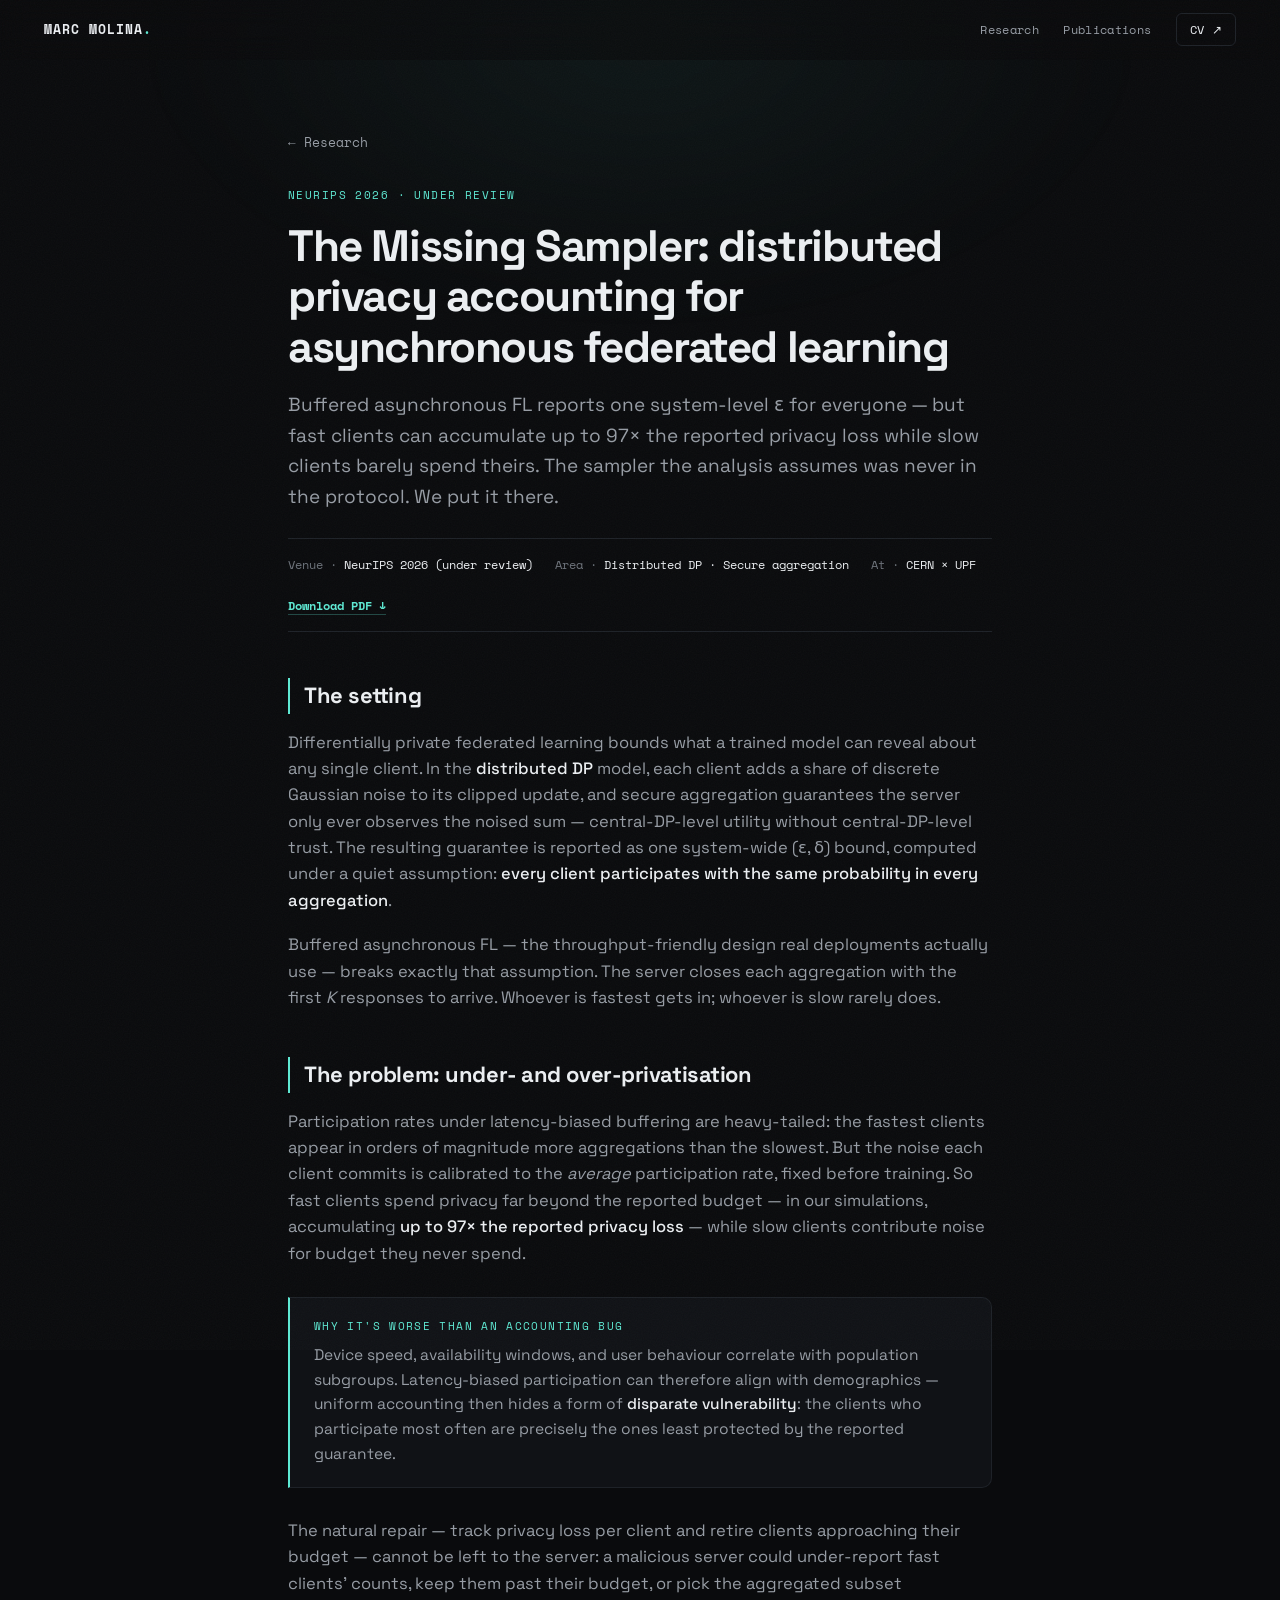
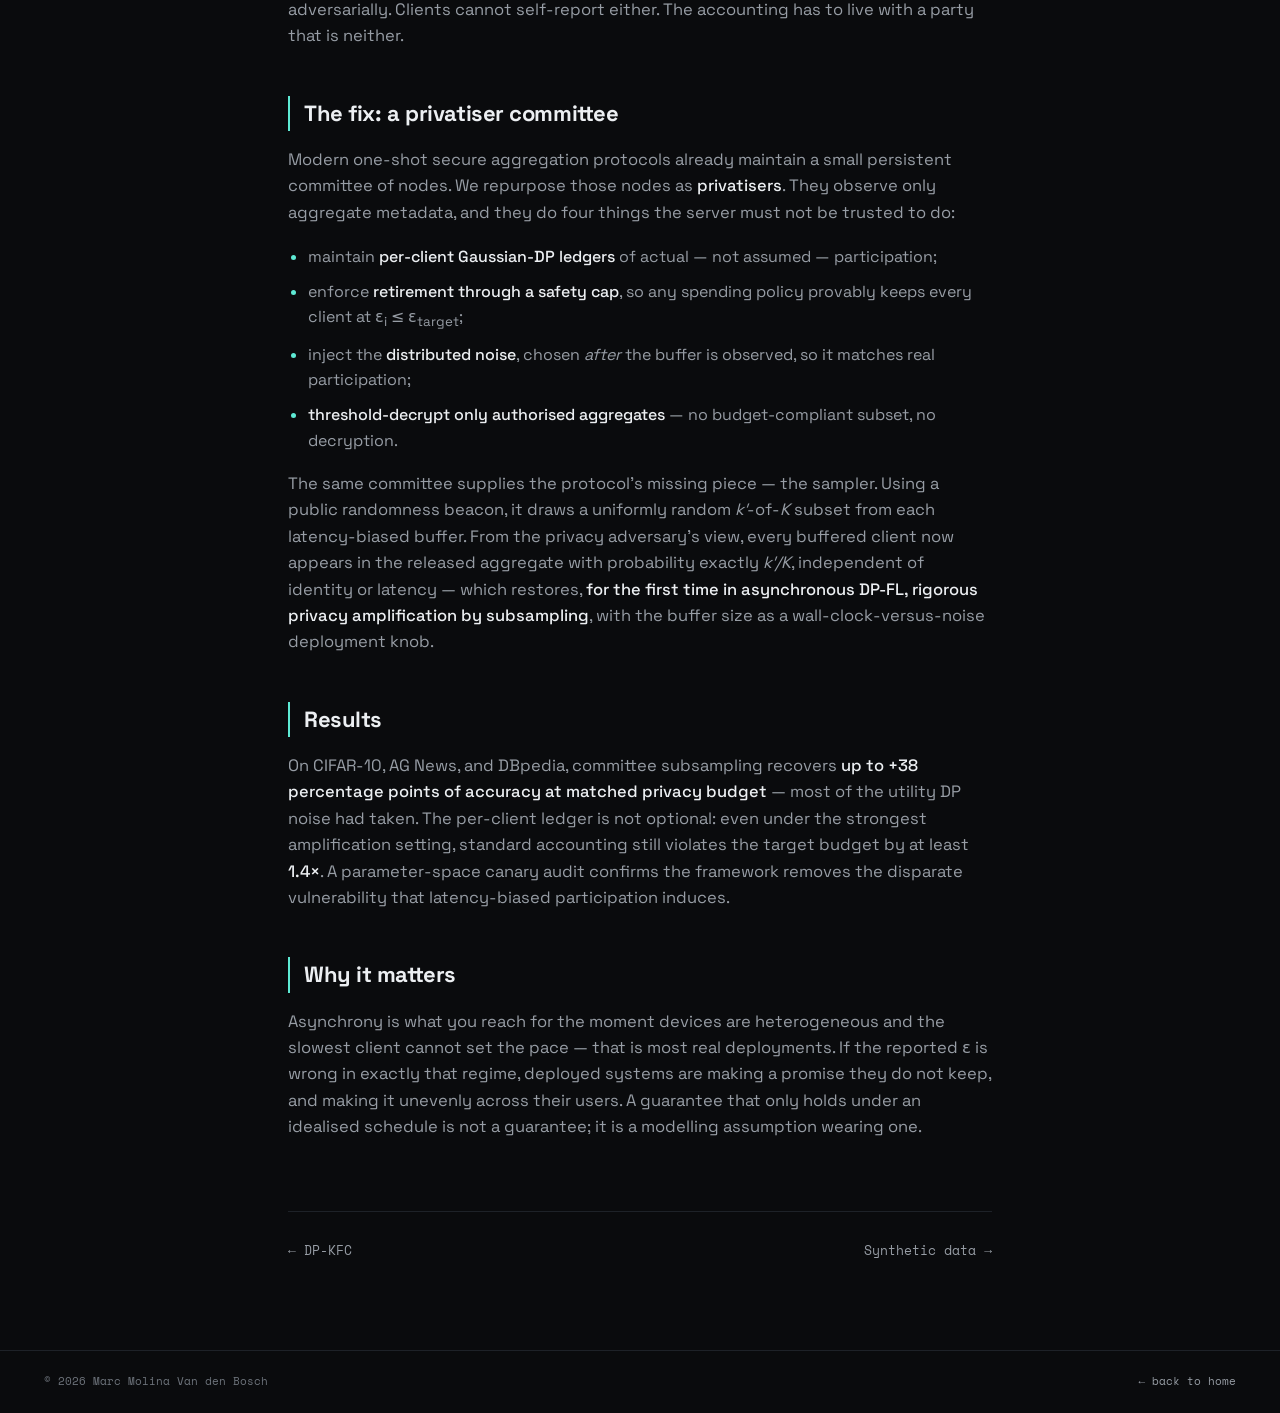
==== research/async-distributed-dp.html @ 790215fb "personal website" ====
<!DOCTYPE html>
<html lang="en">
<head>
<meta charset="utf-8">
<meta name="viewport" content="width=device-width, initial-scale=1">
<title>The Missing Sampler — Marc Molina Van den Bosch</title>
<meta name="description" content="The Missing Sampler: Distributed Privacy Accounting for Asynchronous Federated Learning. Buffered async FL lets fast clients accumulate up to 97× the reported privacy loss — a privatiser committee restores per-client accounting and subsampling amplification.">
<meta name="theme-color" content="#0a0b0d">
<link rel="icon" href="data:image/svg+xml,%3Csvg xmlns='http://www.w3.org/2000/svg' viewBox='0 0 100 100'%3E%3Crect width='100' height='100' rx='20' fill='%230a0b0d'/%3E%3Ctext x='50' y='68' font-size='58' font-family='monospace' font-weight='bold' fill='%235eead4' text-anchor='middle'%3Eε%3C/text%3E%3C/svg%3E">
<link rel="preload" href="../assets/fonts/space-grotesk-700.woff2" as="font" type="font/woff2" crossorigin>
<link rel="preload" href="../assets/fonts/space-mono-400.woff2" as="font" type="font/woff2" crossorigin>
<link rel="stylesheet" href="../assets/css/style.css">
</head>
<body>

<nav class="nav">
  <div class="nav__inner">
    <a class="nav__logo" href="../index.html">MARC MOLINA<span>.</span></a>
    <div class="nav__links">
      <a href="../index.html#research">Research</a>
      <a href="../index.html#publications">Publications</a>
      <a class="nav__cv" href="../assets/marc-molina-cv.pdf" target="_blank" rel="noopener">CV ↗</a>
    </div>
  </div>
</nav>

<article class="article wrap">
  <a class="article__back" href="../index.html#research">← Research</a>

  <div class="article__tag">NeurIPS 2026 · under review</div>
  <h1 class="article__title">The Missing Sampler: distributed privacy accounting for asynchronous federated learning</h1>
  <p class="article__lede">
    Buffered asynchronous FL reports one system-level ε for everyone — but fast clients can
    accumulate up to 97× the reported privacy loss while slow clients barely spend theirs.
    The sampler the analysis assumes was never in the protocol. We put it there.
  </p>

  <div class="article__meta">
    <span>Venue · <b>NeurIPS 2026 (under review)</b></span>
    <span>Area · <b>Distributed DP · Secure aggregation</b></span>
    <span>At · <b>CERN × UPF</b></span>
    <span><a href="../assets/papers/the-missing-sampler.pdf" target="_blank" rel="noopener">Download PDF ↓</a></span>
  </div>

  <div class="prose">
    <h2>The setting</h2>
    <p>
      Differentially private federated learning bounds what a trained model can reveal about any
      single client. In the <strong>distributed DP</strong> model, each client adds a share of
      discrete Gaussian noise to its clipped update, and secure aggregation guarantees the server
      only ever observes the noised sum — central-DP-level utility without central-DP-level trust.
      The resulting guarantee is reported as one system-wide (ε, δ) bound, computed under a
      quiet assumption: <strong>every client participates with the same probability in every
      aggregation</strong>.
    </p>
    <p>
      Buffered asynchronous FL — the throughput-friendly design real deployments actually use —
      breaks exactly that assumption. The server closes each aggregation with the first
      <em>K</em> responses to arrive. Whoever is fastest gets in; whoever is slow rarely does.
    </p>

    <h2>The problem: under- and over-privatisation</h2>
    <p>
      Participation rates under latency-biased buffering are heavy-tailed: the fastest clients
      appear in orders of magnitude more aggregations than the slowest. But the noise each client
      commits is calibrated to the <em>average</em> participation rate, fixed before training.
      So fast clients spend privacy far beyond the reported budget — in our simulations,
      accumulating <strong>up to 97× the reported privacy loss</strong> — while slow clients
      contribute noise for budget they never spend.
    </p>

    <div class="callout">
      <div class="callout__label">Why it's worse than an accounting bug</div>
      <p>
        Device speed, availability windows, and user behaviour correlate with population
        subgroups. Latency-biased participation can therefore align with demographics — uniform
        accounting then hides a form of <strong>disparate vulnerability</strong>: the clients who
        participate most often are precisely the ones least protected by the reported guarantee.
      </p>
    </div>

    <p>
      The natural repair — track privacy loss per client and retire clients approaching their
      budget — cannot be left to the server: a malicious server could under-report fast clients'
      counts, keep them past their budget, or pick the aggregated subset adversarially. Clients
      cannot self-report either. The accounting has to live with a party that is neither.
    </p>

    <h2>The fix: a privatiser committee</h2>
    <p>
      Modern one-shot secure aggregation protocols already maintain a small persistent committee
      of nodes. We repurpose those nodes as <strong>privatisers</strong>. They observe only
      aggregate metadata, and they do four things the server must not be trusted to do:
    </p>
    <ul>
      <li>maintain <strong>per-client Gaussian-DP ledgers</strong> of actual — not assumed — participation;</li>
      <li>enforce <strong>retirement through a safety cap</strong>, so any spending policy provably keeps every client at ε<sub>i</sub> ≤ ε<sub>target</sub>;</li>
      <li>inject the <strong>distributed noise</strong>, chosen <em>after</em> the buffer is observed, so it matches real participation;</li>
      <li><strong>threshold-decrypt only authorised aggregates</strong> — no budget-compliant subset, no decryption.</li>
    </ul>
    <p>
      The same committee supplies the protocol's missing piece — the sampler. Using a public
      randomness beacon, it draws a uniformly random <em>k′</em>-of-<em>K</em> subset from each
      latency-biased buffer. From the privacy adversary's view, every buffered client now appears
      in the released aggregate with probability exactly <em>k′/K</em>, independent of identity
      or latency — which restores, <strong>for the first time in asynchronous DP-FL, rigorous
      privacy amplification by subsampling</strong>, with the buffer size as a wall-clock-versus-noise
      deployment knob.
    </p>

    <h2>Results</h2>
    <p>
      On CIFAR-10, AG News, and DBpedia, committee subsampling recovers
      <strong>up to +38 percentage points of accuracy at matched privacy budget</strong> —
      most of the utility DP noise had taken. The per-client ledger is not optional: even under
      the strongest amplification setting, standard accounting still violates the target budget
      by at least <strong>1.4×</strong>. A parameter-space canary audit confirms the framework
      removes the disparate vulnerability that latency-biased participation induces.
    </p>

    <h2>Why it matters</h2>
    <p>
      Asynchrony is what you reach for the moment devices are heterogeneous and the slowest
      client cannot set the pace — that is most real deployments. If the reported ε is wrong in
      exactly that regime, deployed systems are making a promise they do not keep, and making it
      unevenly across their users. A guarantee that only holds under an idealised schedule is not
      a guarantee; it is a modelling assumption wearing one.
    </p>
  </div>

  <div class="article__nav">
    <a href="dp-kfc.html">← DP-KFC</a>
    <a href="synthetic-data.html">Synthetic data →</a>
  </div>
</article>

<footer class="foot">
  <div class="foot__inner">
    <span>© 2026 Marc Molina Van den Bosch</span>
    <span><a href="../index.html">← back to home</a></span>
  </div>
</footer>

<script src="../assets/js/main.js"></script>
</body>
</html>
---- assets/css/style.css ----
/* ============================================================
   Marc Molina Van den Bosch — personal site (dashboard layout)
   Palette: signal emerging from noise.
   Semantics: teal = research, blue = built/shipped, gold = award
   Type: Space Grotesk (display/body) + Space Mono (data) — self-hosted, OFL.
   ============================================================ */

@font-face {
  font-family: 'Space Grotesk';
  font-style: normal; font-weight: 400; font-display: swap;
  src: url('../fonts/space-grotesk-400.woff2') format('woff2');
}
@font-face {
  font-family: 'Space Grotesk';
  font-style: normal; font-weight: 500; font-display: swap;
  src: url('../fonts/space-grotesk-500.woff2') format('woff2');
}
@font-face {
  font-family: 'Space Grotesk';
  font-style: normal; font-weight: 700; font-display: swap;
  src: url('../fonts/space-grotesk-700.woff2') format('woff2');
}
@font-face {
  font-family: 'Space Mono';
  font-style: normal; font-weight: 400; font-display: swap;
  src: url('../fonts/space-mono-400.woff2') format('woff2');
}
@font-face {
  font-family: 'Space Mono';
  font-style: normal; font-weight: 700; font-display: swap;
  src: url('../fonts/space-mono-700.woff2') format('woff2');
}

:root {
  --bg:        #0a0b0d;
  --bg-elev:   #101216;
  --bg-elev-2: #14171c;
  --line:      #1e2228;
  --line-soft: #171a1f;
  --text:      #eceff2;
  --muted:     #979da5;
  --muted-dim: #6d737b;
  --accent:    #5eead4;
  --accent-2:  #7cc4fa;
  --gold:      #e6c078;
  --accent-dim: rgba(94, 234, 212, 0.10);
  --accent-line: rgba(94, 234, 212, 0.28);

  --mono: 'Space Mono', ui-monospace, SFMono-Regular, 'SF Mono', Menlo, monospace;
  --sans: 'Space Grotesk', -apple-system, BlinkMacSystemFont, 'Segoe UI', system-ui, sans-serif;

  --maxw: 1080px;        /* article pages */
  --maxw-board: 1240px;  /* dashboard */
  --ease: cubic-bezier(0.16, 1, 0.3, 1);
}

*, *::before, *::after { box-sizing: border-box; }

html {
  scroll-behavior: smooth;
  -webkit-text-size-adjust: 100%;
  scrollbar-width: thin;
  scrollbar-color: #262b33 var(--bg);
}

body {
  margin: 0;
  background: var(--bg);
  color: var(--text);
  font-family: var(--sans);
  font-size: 15.5px;
  line-height: 1.6;
  -webkit-font-smoothing: antialiased;
  -moz-osx-font-smoothing: grayscale;
  overflow-x: hidden;
}

/* ---- Film grain overlay ---- */
body::after {
  content: '';
  position: fixed;
  inset: -50%;
  pointer-events: none;
  z-index: 9999;
  opacity: 0.035;
  background-image: url("data:image/svg+xml,%3Csvg xmlns='http://www.w3.org/2000/svg' width='200' height='200'%3E%3Cfilter id='n'%3E%3CfeTurbulence type='fractalNoise' baseFrequency='0.85' numOctaves='3' stitchTiles='stitch'/%3E%3C/filter%3E%3Crect width='200' height='200' filter='url(%23n)'/%3E%3C/svg%3E");
  animation: grain 8s steps(6) infinite;
}
@keyframes grain {
  0%,100% { transform: translate(0,0); }
  17% { transform: translate(-3%, -2%); }
  33% { transform: translate(2%, -4%); }
  50% { transform: translate(-2%, 3%); }
  67% { transform: translate(3%, 1%); }
  83% { transform: translate(-1%, -3%); }
}

/* ---- Ambient glow ---- */
body::before {
  content: '';
  position: fixed;
  top: -30vh; left: 50%;
  width: 90vw; height: 70vh;
  transform: translateX(-50%);
  pointer-events: none;
  z-index: 0;
  background: radial-gradient(ellipse at center, rgba(94,234,212,0.055), transparent 62%);
  filter: blur(30px);
}

a { color: inherit; }

::selection { background: var(--accent); color: #06231f; }

::-webkit-scrollbar { width: 10px; }
::-webkit-scrollbar-track { background: var(--bg); }
::-webkit-scrollbar-thumb { background: #22272e; border-radius: 6px; border: 2px solid var(--bg); }
::-webkit-scrollbar-thumb:hover { background: #2e3640; }

/* ============================================================
   Layout containers
   ============================================================ */
.wrap {                       /* article pages */
  width: 100%;
  max-width: var(--maxw);
  margin: 0 auto;
  padding: 0 28px;
  position: relative;
  z-index: 1;
}

.board-wrap {                 /* dashboard */
  width: 100%;
  max-width: var(--maxw-board);
  margin: 0 auto;
  padding: 0 24px 26px;
  position: relative;
  z-index: 1;
}

/* ============================================================
   Nav
   ============================================================ */
.nav {
  position: fixed;
  top: 0; left: 0; right: 0;
  z-index: 100;
  backdrop-filter: blur(14px);
  -webkit-backdrop-filter: blur(14px);
  background: rgba(10, 11, 13, 0.6);
  border-bottom: 1px solid transparent;
  transition: border-color .4s var(--ease), background .4s var(--ease);
}
.nav.scrolled {
  border-bottom-color: var(--line);
  background: rgba(10, 11, 13, 0.86);
}
.nav__inner {
  max-width: var(--maxw-board);
  margin: 0 auto;
  padding: 13px 24px;
  display: flex;
  align-items: center;
  justify-content: space-between;
  gap: 20px;
}
.nav__logo {
  font-family: var(--mono);
  font-size: 13px;
  letter-spacing: 0.08em;
  text-decoration: none;
  color: var(--text);
  font-weight: 600;
  white-space: nowrap;
}
.nav__logo span { color: var(--accent); }
.nav__links {
  display: flex;
  gap: 24px;
  align-items: center;
}
.nav__links a {
  font-family: var(--mono);
  font-size: 12px;
  color: var(--muted);
  text-decoration: none;
  letter-spacing: 0.03em;
  transition: color .25s var(--ease);
  position: relative;
}
.nav__links a::after {
  content: '';
  position: absolute;
  left: 0; bottom: -5px;
  width: 0; height: 1px;
  background: var(--accent);
  transition: width .3s var(--ease);
}
.nav__links a:hover { color: var(--text); }
.nav__links a:hover::after { width: 100%; }
.nav__cv {
  border: 1px solid var(--line);
  padding: 6px 13px;
  border-radius: 6px;
  color: var(--text) !important;
}
.nav__cv:hover {
  border-color: var(--accent-line);
  background: var(--accent-dim);
}
.nav__cv::after { display: none !important; }

@media (max-width: 720px) {
  .nav__links a:not(.nav__cv) { display: none; }
}

/* ============================================================
   Hero band — compact
   ============================================================ */
.hero {
  position: relative;
  padding: 96px 0 24px;
  display: flex;
  flex-direction: column;
  gap: 16px;
}
/* Faint sampling grid behind the point cloud */
.hero::before {
  content: '';
  position: absolute;
  inset: 70px 0 0 0;
  background-image: radial-gradient(rgba(94, 234, 212, 0.05) 1px, transparent 1.4px);
  background-size: 26px 26px;
  -webkit-mask-image: radial-gradient(ellipse 75% 80% at 45% 45%, black, transparent 80%);
  mask-image: radial-gradient(ellipse 75% 80% at 45% 45%, black, transparent 80%);
  pointer-events: none;
  z-index: -1;
}

/* The name renders as real text until the canvas proves it can take over. */
.hero__title {
  font-size: clamp(32px, 6.6vw, 84px);
  font-weight: 700;
  line-height: 1.02;
  letter-spacing: -0.04em;
  text-transform: uppercase;
  margin: 0;
  color: var(--accent);
  opacity: 0;
  animation: fadeUp .8s var(--ease) .4s forwards;
}

.hero__canvas-wrap {
  position: relative;
  width: 100%;
  display: none;            /* revealed by JS once the cloud is built */
  align-items: stretch;
  gap: clamp(12px, 1.6vw, 24px);
}
.hero.canvas-on .hero__canvas-wrap { display: flex; }
#nameCanvas {
  display: block;
  flex: 1;
  min-width: 0;
  width: auto;
  height: auto;
  cursor: crosshair;
  background: radial-gradient(58% 72% at 50% 46%, rgba(94, 234, 212, 0.05), transparent 72%);
}
.hero.canvas-on .hero__title {
  position: absolute;
  width: 1px; height: 1px;
  padding: 0; margin: -1px;
  overflow: hidden;
  clip: rect(0,0,0,0);
  white-space: nowrap;
  border: 0;
  animation: none;
}

.hero__id {
  display: flex;
  align-items: baseline;
  justify-content: space-between;
  gap: 10px 28px;
  flex-wrap: wrap;
}
.hero__role {
  font-size: 16.5px;
  color: var(--text);
  font-weight: 400;
  margin: 0;
  opacity: 0;
  animation: fadeUp .8s var(--ease) 1.5s forwards;
}
.hero__role strong { font-weight: 600; }
.hero__affil {
  font-family: var(--mono);
  font-size: 12.5px;
  color: var(--muted);
  margin: 0;
  opacity: 0;
  animation: fadeUp .8s var(--ease) 1.65s forwards;
}
.hero__affil a { color: var(--muted); text-decoration: none; border-bottom: 1px solid var(--line); }
.hero__affil a:hover { color: var(--accent); border-color: var(--accent-line); }

@keyframes fadeUp {
  from { opacity: 0; transform: translateY(14px); }
  to   { opacity: 1; transform: translateY(0); }
}

/* ---- The epsilon control — vertical dial, left of the name ----
   Drag DOWN to raise epsilon and resolve the name. t=0 (noise) at the top,
   t=1 (crisp) at the bottom, so the fill grows downward as signal returns. */
.eps {
  flex: 0 0 auto;
  display: flex;
  flex-direction: column;
  align-items: center;
  justify-content: center;
  gap: 10px;
  padding: 2px 0;
  touch-action: none;       /* let us own vertical drag, not the page scroll */
  outline: none;
  opacity: 0;
  animation: fadeUp .8s var(--ease) 2s forwards;
}
.eps__val {
  font-family: var(--mono);
  font-size: 10.5px;
  color: var(--accent);
  font-weight: 600;
  font-variant-numeric: tabular-nums;
  white-space: nowrap;
  writing-mode: vertical-rl;
  text-orientation: mixed;
  letter-spacing: 0.05em;
}
.eps__track {
  position: relative;
  flex: 1;
  width: 3px;
  min-height: 70px;         /* stay draggable even when the name is short */
  border-radius: 3px;
  background: rgba(255, 255, 255, 0.15);
  cursor: pointer;
}
.eps__fill {
  position: absolute;
  top: 0; left: 0; right: 0;
  height: var(--pct, 50%);
  background: var(--accent);
  border-radius: 3px;
}
.eps__thumb {
  position: absolute;
  left: 50%;
  top: var(--pct, 50%);
  width: 14px; height: 14px;
  border-radius: 50%;
  background: var(--accent);
  border: 3px solid var(--bg);
  box-shadow: 0 0 0 1px var(--accent), 0 0 14px rgba(94, 234, 212, 0.5);
  transform: translate(-50%, -50%);
  cursor: grab;
  transition: box-shadow .2s var(--ease);
}
.eps.dragging .eps__thumb,
.eps__thumb:active { cursor: grabbing; box-shadow: 0 0 0 1px var(--accent), 0 0 20px rgba(94, 234, 212, 0.75); }
.eps:focus-visible .eps__thumb { box-shadow: 0 0 0 2px var(--accent), 0 0 20px rgba(94, 234, 212, 0.7); }

/* The rotated readout would eat the whole column when the name is short. */
@media (max-width: 900px) {
  .eps__val { display: none; }
}

/* ============================================================
   Board grid
   ============================================================ */
.board {
  display: grid;
  grid-template-columns: repeat(12, 1fr);
  gap: 14px;
  align-items: stretch;
}
.span-3 { grid-column: span 3; }
.span-4 { grid-column: span 4; }
.span-5 { grid-column: span 5; }
.span-7 { grid-column: span 7; }

.stack {
  display: flex;
  flex-direction: column;
  gap: 14px;
}
.stack > .panel { flex: 1; }

@media (max-width: 1080px) {
  .span-3, .span-4, .span-5, .span-7 { grid-column: span 6; }
}
@media (max-width: 760px) {
  .span-3, .span-4, .span-5, .span-7 { grid-column: span 12; }
}

.panel {
  border: 1px solid var(--line);
  border-radius: 14px;
  background: linear-gradient(180deg, var(--bg-elev), rgba(16, 18, 22, 0.35));
  padding: 20px 22px;
  min-width: 0;
}
.panel__label {
  font-family: var(--mono);
  font-size: 10px;
  letter-spacing: 0.16em;
  text-transform: uppercase;
  color: var(--accent);
  margin-bottom: 14px;
  display: flex;
  align-items: center;
  gap: 8px;
}
.panel__label::before {
  content: '';
  width: 5px; height: 5px;
  border-radius: 50%;
  background: var(--accent);
  opacity: 0.7;
}
.panel__label--build { color: var(--accent-2); }
.panel__label--build::before { background: var(--accent-2); }

.panel__text {
  color: var(--muted);
  font-size: 13.5px;
  line-height: 1.6;
  margin: 0 0 12px;
}
.panel__text strong { color: var(--text); font-weight: 500; }
.panel__text a { color: var(--accent); text-decoration: none; border-bottom: 1px solid var(--accent-line); }
.panel__text a:hover { background: var(--accent-dim); }

/* ============================================================
   Facts
   ============================================================ */
.facts { border-top: 1px solid var(--line); margin-top: 14px; }
.fact {
  display: flex;
  justify-content: space-between;
  gap: 14px;
  padding: 9px 0;
  border-bottom: 1px solid var(--line-soft);
  font-family: var(--mono);
  font-size: 11.5px;
}
.fact__k { color: var(--muted-dim); letter-spacing: .04em; }
.fact__v { color: var(--text); text-align: right; }
.fact__v a { color: var(--accent); text-decoration: none; }
.fact__v a:hover { text-decoration: underline; }

/* ============================================================
   Research cards — stacked compact
   ============================================================ */
.cards--stack {
  display: flex;
  flex-direction: column;
  gap: 12px;
}
.card {
  position: relative;
  display: flex;
  flex-direction: column;
  border: 1px solid var(--line);
  border-radius: 11px;
  padding: 15px 16px 11px;
  background: rgba(20, 23, 28, 0.5);
  text-decoration: none;
  color: inherit;
  overflow: hidden;
  transition: border-color .35s var(--ease), transform .35s var(--ease);
}
.card::before {
  content: '';
  position: absolute;
  inset: 0;
  background: radial-gradient(320px circle at var(--mx,50%) var(--my,0%), rgba(94,234,212,0.07), transparent 45%);
  opacity: 0;
  transition: opacity .35s var(--ease);
  pointer-events: none;
}
.card:hover { border-color: var(--accent-line); transform: translateY(-2px); }
.card:hover::before { opacity: 1; }

.card__tag {
  font-family: var(--mono);
  font-size: 9.5px;
  letter-spacing: 0.11em;
  text-transform: uppercase;
  color: var(--accent);
  background: var(--accent-dim);
  border: 1px solid var(--accent-line);
  padding: 3px 8px;
  border-radius: 20px;
  align-self: flex-start;
  margin-bottom: 10px;
}
.card__tag--build {
  color: var(--accent-2);
  border-color: rgba(124, 196, 250, 0.3);
  background: rgba(124, 196, 250, 0.08);
}
.card__title {
  font-size: 14.5px;
  font-weight: 600;
  margin: 0 0 6px;
  letter-spacing: -0.01em;
  line-height: 1.35;
}
.card__desc {
  color: var(--muted);
  font-size: 12.5px;
  margin: 0 0 12px;
  flex: 1;
  line-height: 1.55;
}
.card__foot {
  display: flex;
  align-items: center;
  justify-content: space-between;
  gap: 12px;
  font-family: var(--mono);
  font-size: 10px;
  color: var(--muted-dim);
  padding-top: 10px;
  border-top: 1px solid var(--line-soft);
}
.card__arrow {
  color: var(--accent);
  transition: transform .3s var(--ease);
  display: inline-block;
}
.card:hover .card__arrow { transform: translateX(4px); }

/* ============================================================
   Publications — scrollable panel
   ============================================================ */
.pubscroll {
  overflow-y: auto;
  max-height: 480px;
  padding-right: 8px;
  scrollbar-width: thin;
  scrollbar-color: #262b33 transparent;
}
.pubscroll::-webkit-scrollbar { width: 7px; }
.pubscroll::-webkit-scrollbar-track { background: transparent; }
.pubscroll::-webkit-scrollbar-thumb { background: #22272e; border-radius: 5px; }
.pubscroll::-webkit-scrollbar-thumb:hover { background: #2e3640; }

.pubs { border-top: 1px solid var(--line); }
.pub {
  display: grid;
  grid-template-columns: 48px 1fr auto;
  gap: 14px;
  align-items: start;
  padding: 13px 6px;
  border-bottom: 1px solid var(--line-soft);
  transition: background .3s var(--ease), padding-left .3s var(--ease);
  position: relative;
}
.pub:hover { background: rgba(255,255,255,0.014); padding-left: 12px; }
.pub::before {
  content: '';
  position: absolute;
  left: 0;
  top: 13px;
  bottom: 13px;
  width: 2px;
  border-radius: 2px;
  background: var(--accent);
  transform: scaleY(0);
  transform-origin: top;
  transition: transform .3s var(--ease);
}
.pub:hover::before { transform: scaleY(1); }
.pub__year {
  font-family: var(--mono);
  font-size: 11px;
  color: var(--muted-dim);
  padding-top: 2px;
  font-variant-numeric: tabular-nums;
}
.pub__title {
  font-size: 13px;
  color: var(--text);
  margin: 0 0 3px;
  font-weight: 450;
  line-height: 1.45;
}
.pub__note { font-size: 11.5px; color: var(--muted-dim); margin: 0; }
.pub__pdf { color: var(--accent); text-decoration: none; border-bottom: 1px solid var(--accent-line); }
.pub__pdf:hover { background: var(--accent-dim); }
.pub__venue {
  font-family: var(--mono);
  font-size: 10px;
  letter-spacing: .06em;
  color: var(--muted);
  border: 1px solid var(--line);
  border-radius: 5px;
  padding: 3px 7px;
  white-space: nowrap;
  align-self: start;
  margin-top: 1px;
}
.pub__venue--hot {
  color: var(--accent);
  border-color: var(--accent-line);
  background: var(--accent-dim);
}
.pub__venue--award {
  color: var(--gold);
  border-color: rgba(230, 192, 120, 0.35);
  background: rgba(230, 192, 120, 0.08);
}
@media (max-width: 500px) {
  .pub { grid-template-columns: 1fr auto; }
  .pub__year { display: none; }
}

/* ============================================================
   Experience timeline — compact
   ============================================================ */
.tl { position: relative; padding-left: 22px; }
.tl::before {
  content: '';
  position: absolute;
  left: 3px; top: 8px; bottom: 8px;
  width: 1px;
  background: linear-gradient(180deg, var(--accent-line), var(--line) 55%, transparent);
}
.tl__item { position: relative; padding-bottom: 22px; }
.tl__item:last-child { padding-bottom: 0; }
.tl__dot {
  position: absolute;
  left: -22px; top: 6px;
  width: 7px; height: 7px;
  border-radius: 50%;
  background: var(--bg);
  border: 1px solid var(--muted-dim);
}
.tl__item--now .tl__dot {
  background: var(--accent);
  border-color: var(--accent);
  box-shadow: 0 0 0 3px var(--accent-dim);
}
.tl__head {
  display: flex;
  justify-content: space-between;
  align-items: baseline;
  gap: 14px;
  flex-wrap: wrap;
}
.tl__role { font-size: 14px; font-weight: 600; margin: 0; }
.tl__date {
  font-family: var(--mono);
  font-size: 10.5px;
  color: var(--muted-dim);
  white-space: nowrap;
}
.tl__org { font-family: var(--mono); font-size: 11.5px; color: var(--accent); margin: 3px 0 6px; }
.tl__desc { color: var(--muted); font-size: 12.5px; line-height: 1.55; margin: 0; }

/* ============================================================
   Contact + Kosmico panels
   ============================================================ */
.contact-btns {
  display: flex;
  flex-direction: column;
  gap: 9px;
  margin-bottom: 14px;
}
.btn {
  font-family: var(--mono);
  font-size: 12px;
  text-decoration: none;
  padding: 11px 18px;
  border-radius: 8px;
  border: 1px solid var(--line);
  color: var(--text);
  transition: all .28s var(--ease);
  display: inline-flex;
  align-items: center;
  gap: 9px;
}
.btn:hover { border-color: var(--accent-line); background: var(--accent-dim); transform: translateY(-2px); }
.btn--primary {
  background: var(--accent);
  color: #06231f;
  border-color: var(--accent);
  font-weight: 600;
}
.btn--primary:hover {
  background: var(--accent);
  box-shadow: 0 8px 26px rgba(94,234,212,0.26);
}
.btn--block { width: 100%; justify-content: center; }

.contact-note {
  color: var(--muted-dim);
  font-size: 12px;
  line-height: 1.55;
  margin: 0;
}

.panel--kosmico {
  background:
    radial-gradient(420px circle at 85% 0%, rgba(124, 196, 250, 0.08), transparent 55%),
    linear-gradient(180deg, var(--bg-elev), rgba(16, 18, 22, 0.3));
}
.kosmico__lockup {
  display: flex;
  align-items: center;
  gap: 11px;
  margin-bottom: 8px;
}
.kosmico__mark {
  width: 44px;
  height: auto;
  flex: 0 0 auto;
  filter: drop-shadow(0 0 14px rgba(39, 119, 225, 0.35));
}
.kosmico__title { font-size: 19px; font-weight: 600; margin: 0; letter-spacing: -0.02em; }
.kosmico__desc { color: var(--muted); margin: 0 0 14px; font-size: 12.5px; line-height: 1.55; }
.kosmico__cta {
  font-family: var(--mono);
  font-size: 12px;
  color: var(--bg);
  background: var(--accent-2);
  border-radius: 7px;
  padding: 9px 16px;
  text-decoration: none;
  font-weight: 600;
  white-space: nowrap;
  transition: transform .25s var(--ease), box-shadow .25s var(--ease);
  display: inline-block;
}
.kosmico__cta:hover {
  transform: translateY(-2px);
  box-shadow: 0 8px 26px rgba(124, 196, 250, 0.28);
}

/* ============================================================
   Footer
   ============================================================ */
.foot {
  border-top: 1px solid var(--line);
  padding: 22px 0;
  font-family: var(--mono);
  font-size: 11px;
  color: var(--muted-dim);
}
.foot__inner {
  max-width: var(--maxw-board);
  margin: 0 auto;
  padding: 0 24px;
  display: flex;
  justify-content: space-between;
  gap: 16px;
  flex-wrap: wrap;
}
.foot a { color: var(--muted); text-decoration: none; }
.foot a:hover { color: var(--accent); }

/* ============================================================
   Reveal on scroll
   ============================================================ */
.reveal {
  opacity: 0;
  transform: translateY(16px);
  transition: opacity .7s var(--ease), transform .7s var(--ease);
}
.reveal.in { opacity: 1; transform: none; }

/* ============================================================
   Article pages (research deep-dives)
   ============================================================ */
.article { padding-top: 130px; padding-bottom: 90px; max-width: 760px; }
.article__back {
  font-family: var(--mono);
  font-size: 12.5px;
  color: var(--muted);
  text-decoration: none;
  display: inline-flex;
  align-items: center;
  gap: 8px;
  margin-bottom: 34px;
  transition: color .25s var(--ease), gap .25s var(--ease);
}
.article__back:hover { color: var(--accent); gap: 12px; }
.article__tag {
  font-family: var(--mono);
  font-size: 11px;
  letter-spacing: .13em;
  text-transform: uppercase;
  color: var(--accent);
  margin-bottom: 16px;
}
.article__title {
  font-size: clamp(28px, 5vw, 44px);
  font-weight: 650;
  line-height: 1.15;
  letter-spacing: -0.032em;
  margin: 0 0 18px;
}
.article__lede {
  font-size: 19px;
  color: var(--muted);
  line-height: 1.6;
  margin: 0 0 26px;
}
.article__meta {
  display: flex;
  gap: 22px;
  flex-wrap: wrap;
  font-family: var(--mono);
  font-size: 12px;
  color: var(--muted-dim);
  padding: 16px 0;
  border-top: 1px solid var(--line);
  border-bottom: 1px solid var(--line);
  margin-bottom: 46px;
}
.article__meta b { color: var(--text); font-weight: 500; }
.article__meta a {
  color: var(--accent);
  text-decoration: none;
  border-bottom: 1px solid var(--accent-line);
  font-weight: 600;
}
.article__meta a:hover { background: var(--accent-dim); }

.prose h2 {
  font-size: 22px;
  font-weight: 600;
  letter-spacing: -0.02em;
  margin: 46px 0 16px;
  padding-left: 14px;
  border-left: 2px solid var(--accent);
}
.prose h3 { font-size: 16.5px; font-weight: 600; margin: 32px 0 10px; color: var(--text); }
.prose p { color: var(--muted); margin: 0 0 18px; font-size: 16.5px; }
.prose strong { color: var(--text); font-weight: 500; }
.prose a { color: var(--accent); text-decoration: none; border-bottom: 1px solid var(--accent-line); }
.prose a:hover { background: var(--accent-dim); }
.prose ul { color: var(--muted); padding-left: 20px; margin: 0 0 18px; }
.prose li { margin-bottom: 9px; font-size: 16px; }
.prose li::marker { color: var(--accent); }
.prose code {
  font-family: var(--mono);
  font-size: 0.87em;
  background: var(--bg-elev-2);
  border: 1px solid var(--line);
  border-radius: 4px;
  padding: 2px 6px;
  color: var(--accent);
}

.callout {
  border: 1px solid var(--line);
  border-left: 2px solid var(--accent);
  border-radius: 0 10px 10px 0;
  background: var(--bg-elev);
  padding: 20px 24px;
  margin: 30px 0;
}
.callout__label {
  font-family: var(--mono);
  font-size: 10.5px;
  letter-spacing: .13em;
  text-transform: uppercase;
  color: var(--accent);
  margin-bottom: 8px;
}
.callout p { margin: 0; font-size: 15.5px; }

.article__nav {
  display: flex;
  justify-content: space-between;
  gap: 16px;
  margin-top: 70px;
  padding-top: 28px;
  border-top: 1px solid var(--line);
  font-family: var(--mono);
  font-size: 13px;
  flex-wrap: wrap;
}
.article__nav a { color: var(--muted); text-decoration: none; transition: color .25s var(--ease); }
.article__nav a:hover { color: var(--accent); }

/* ---- Reduced motion ---- */
@media (prefers-reduced-motion: reduce) {
  *, *::before, *::after {
    animation-duration: 0.01ms !important;
    animation-iteration-count: 1 !important;
    transition-duration: 0.01ms !important;
    scroll-behavior: auto !important;
  }
  .hero__role, .hero__affil, .eps, .hero__title { opacity: 1 !important; }
  .reveal { opacity: 1; transform: none; }
  body::after { animation: none; }
}
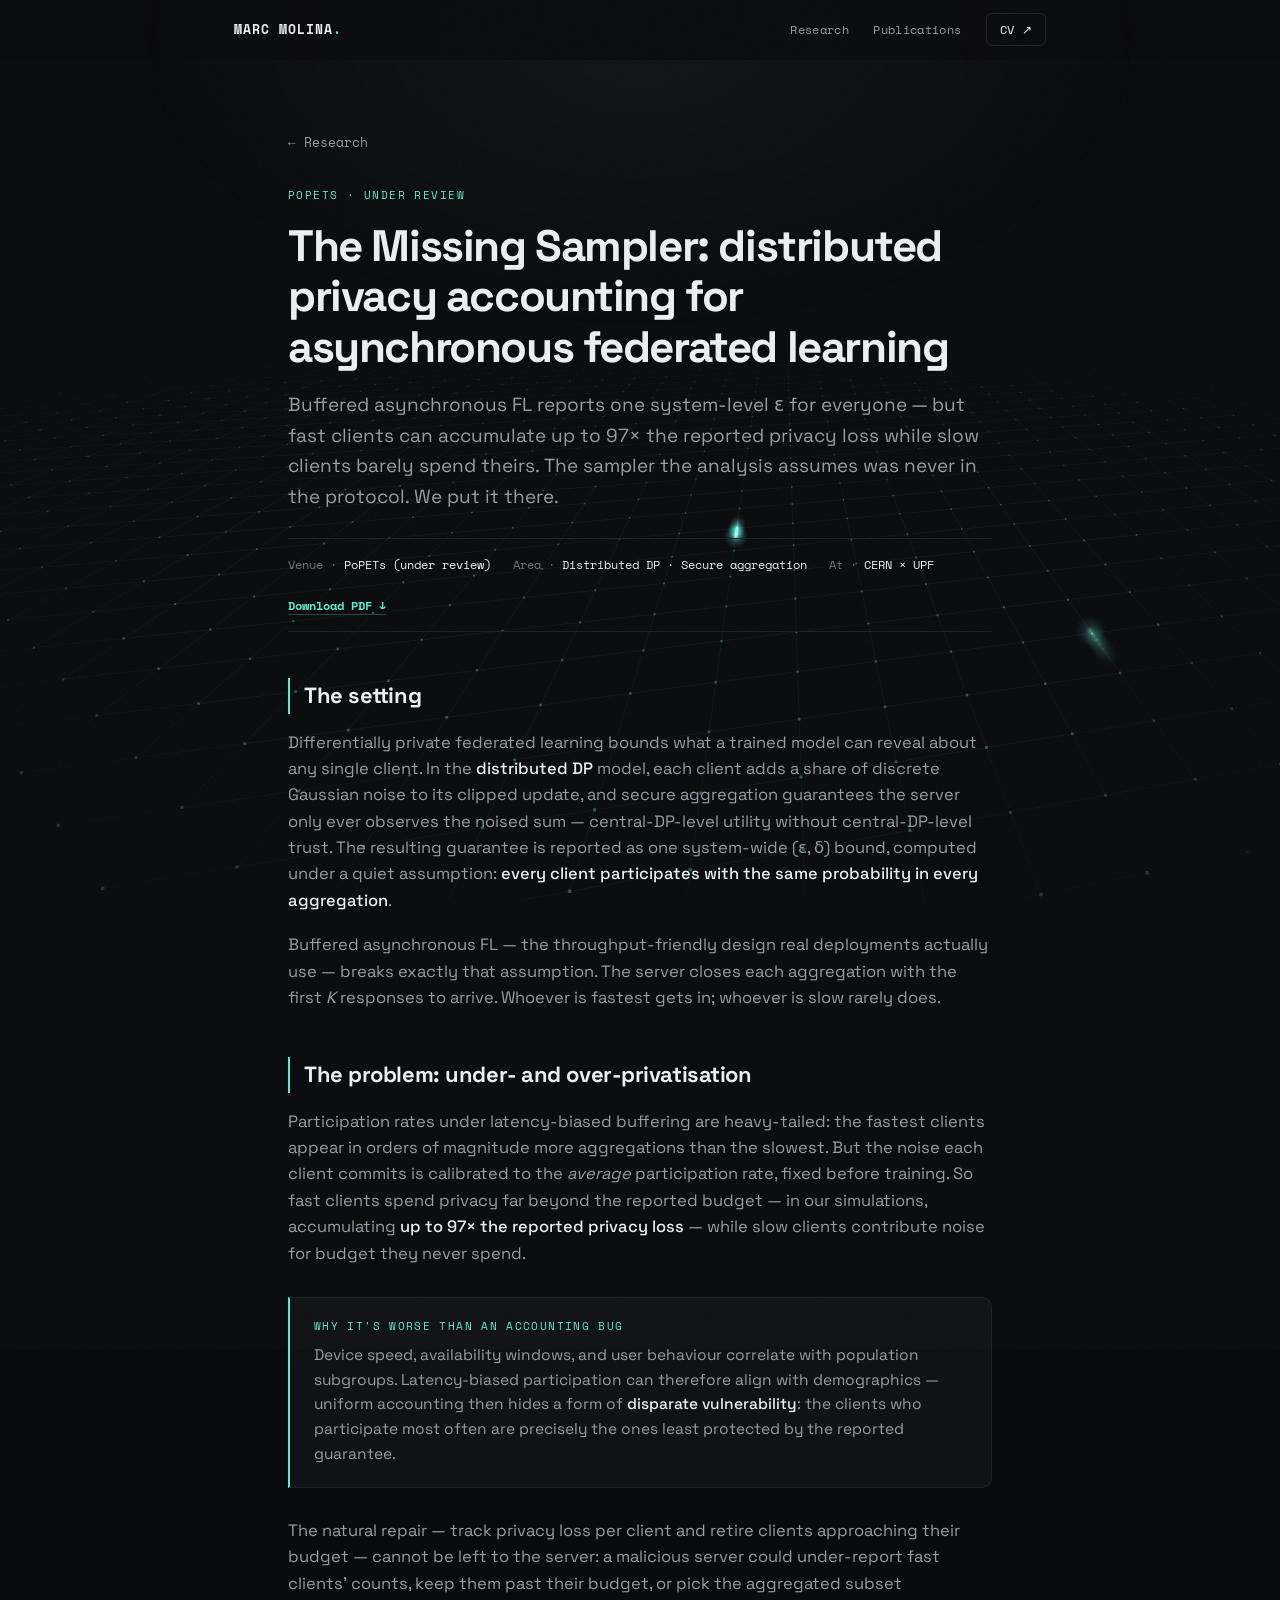
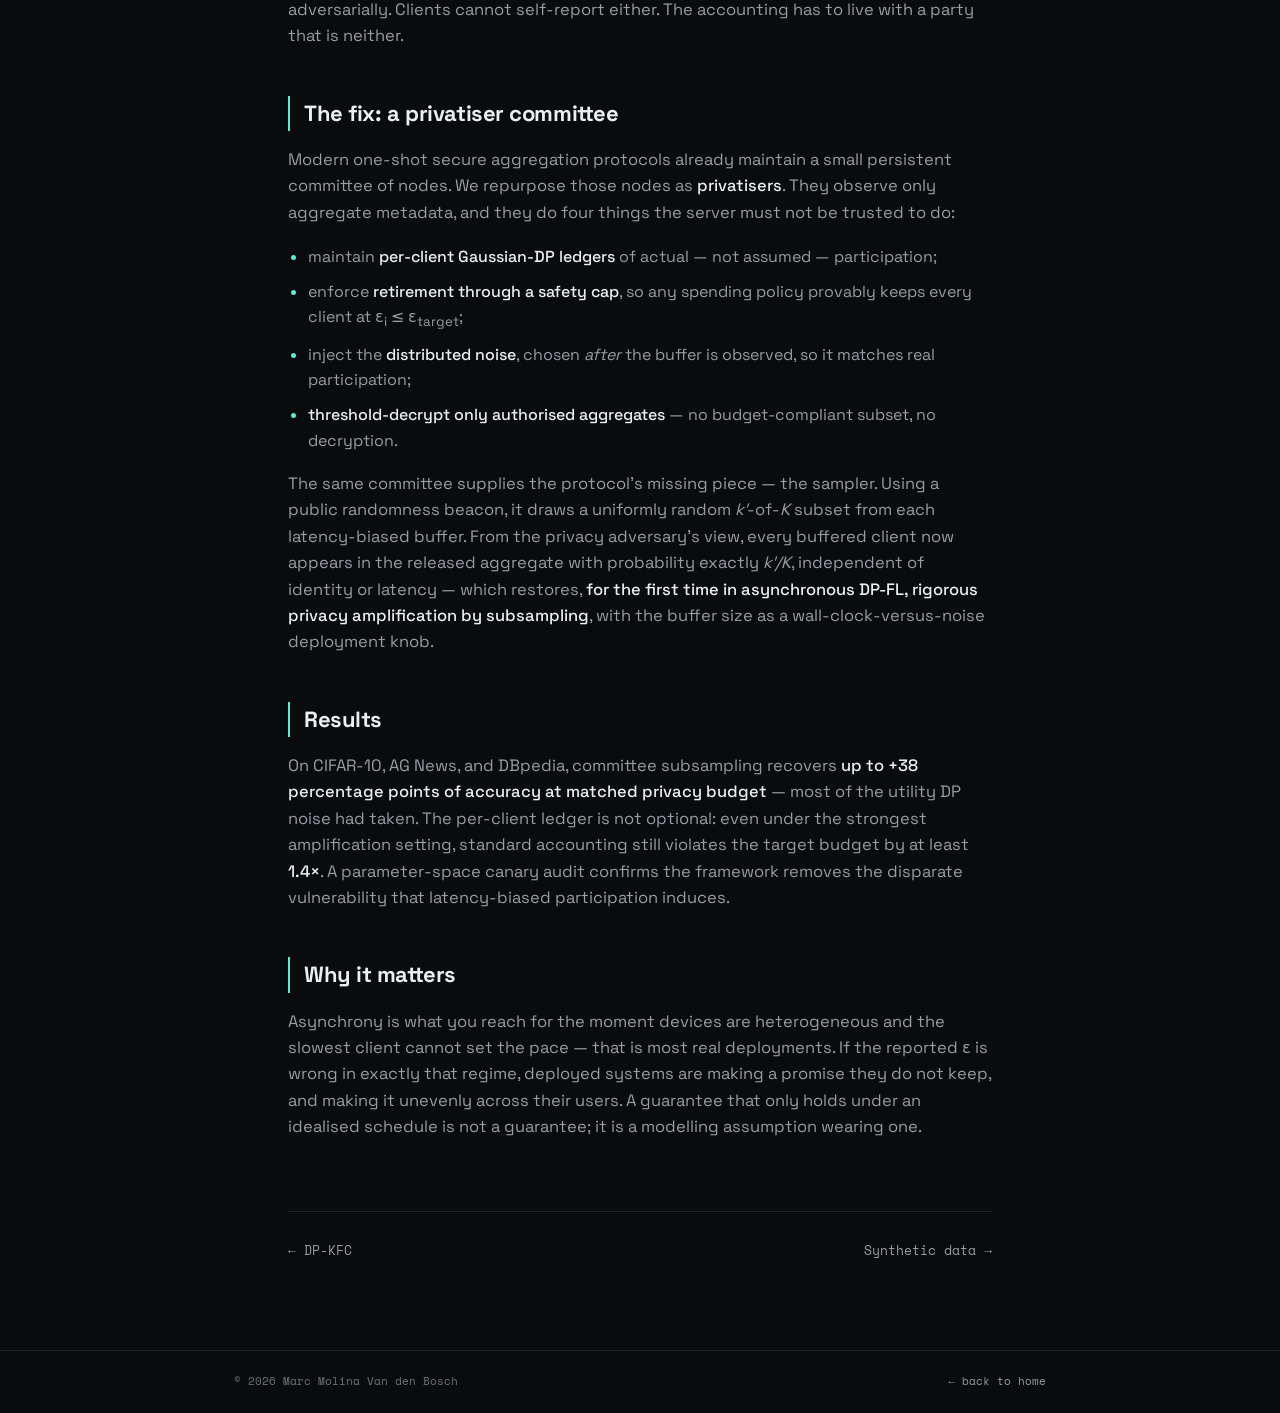
==== commit 8c901e36: "Redesign homepage as a single column with secure-aggregation hero - Replace the dashboard grid with " ====
--- a/research/async-distributed-dp.html
+++ b/research/async-distributed-dp.html
@@ -9,7 +9,7 @@
 <link rel="icon" href="data:image/svg+xml,%3Csvg xmlns='http://www.w3.org/2000/svg' viewBox='0 0 100 100'%3E%3Crect width='100' height='100' rx='20' fill='%230a0b0d'/%3E%3Ctext x='50' y='68' font-size='58' font-family='monospace' font-weight='bold' fill='%235eead4' text-anchor='middle'%3Eε%3C/text%3E%3C/svg%3E">
 <link rel="preload" href="../assets/fonts/space-grotesk-700.woff2" as="font" type="font/woff2" crossorigin>
 <link rel="preload" href="../assets/fonts/space-mono-400.woff2" as="font" type="font/woff2" crossorigin>
-<link rel="stylesheet" href="../assets/css/style.css">
+<link rel="stylesheet" href="../assets/css/style.css?v=6">
 </head>
 <body>
 
@@ -27,7 +27,7 @@
 <article class="article wrap">
   <a class="article__back" href="../index.html#research">← Research</a>
 
-  <div class="article__tag">NeurIPS 2026 · under review</div>
+  <div class="article__tag">PoPETs · under review</div>
   <h1 class="article__title">The Missing Sampler: distributed privacy accounting for asynchronous federated learning</h1>
   <p class="article__lede">
     Buffered asynchronous FL reports one system-level ε for everyone — but fast clients can
@@ -36,7 +36,7 @@
   </p>
 
   <div class="article__meta">
-    <span>Venue · <b>NeurIPS 2026 (under review)</b></span>
+    <span>Venue · <b>PoPETs (under review)</b></span>
     <span>Area · <b>Distributed DP · Secure aggregation</b></span>
     <span>At · <b>CERN × UPF</b></span>
     <span><a href="../assets/papers/the-missing-sampler.pdf" target="_blank" rel="noopener">Download PDF ↓</a></span>
@@ -141,6 +141,7 @@
   </div>
 </footer>
 
+<script src="../assets/js/lattice.js?v=2"></script>
 <script src="../assets/js/main.js"></script>
 </body>
 </html>
--- a/assets/css/style.css
+++ b/assets/css/style.css
@@ -1,5 +1,5 @@
 /* ============================================================
-   Marc Molina Van den Bosch — personal site (dashboard layout)
+   Marc Molina Van den Bosch — personal site (single-column layout)
    Palette: signal emerging from noise.
    Semantics: teal = research, blue = built/shipped, gold = award
    Type: Space Grotesk (display/body) + Space Mono (data) — self-hosted, OFL.
@@ -50,7 +50,7 @@
   --sans: 'Space Grotesk', -apple-system, BlinkMacSystemFont, 'Segoe UI', system-ui, sans-serif;
 
   --maxw: 1080px;        /* article pages */
-  --maxw-board: 1240px;  /* dashboard */
+  --maxw-board: 860px;   /* home page column */
   --ease: cubic-bezier(0.16, 1, 0.3, 1);
 }
 
@@ -85,6 +85,7 @@
   opacity: 0.035;
   background-image: url("data:image/svg+xml,%3Csvg xmlns='http://www.w3.org/2000/svg' width='200' height='200'%3E%3Cfilter id='n'%3E%3CfeTurbulence type='fractalNoise' baseFrequency='0.85' numOctaves='3' stitchTiles='stitch'/%3E%3C/filter%3E%3Crect width='200' height='200' filter='url(%23n)'/%3E%3C/svg%3E");
   animation: grain 8s steps(6) infinite;
+  will-change: transform;
 }
 @keyframes grain {
   0%,100% { transform: translate(0,0); }
@@ -93,6 +94,18 @@
   50% { transform: translate(-2%, 3%); }
   67% { transform: translate(3%, 1%); }
   83% { transform: translate(-1%, -3%); }
+}
+
+/* ---- Lattice backdrop (drawn by lattice.js) ----
+   Behind everything. The edge fade is computed in the script rather than
+   with a CSS mask, which would be recomposited on every frame. */
+.lattice {
+  position: fixed;
+  inset: 0;
+  width: 100%;
+  height: 100%;
+  z-index: -1;
+  pointer-events: none;
 }
 
 /* ---- Ambient glow ---- */
@@ -129,7 +142,7 @@
   z-index: 1;
 }
 
-.board-wrap {                 /* dashboard */
+.board-wrap {                 /* home page */
   width: 100%;
   max-width: var(--maxw-board);
   margin: 0 auto;
@@ -145,15 +158,13 @@
   position: fixed;
   top: 0; left: 0; right: 0;
   z-index: 100;
-  backdrop-filter: blur(14px);
-  -webkit-backdrop-filter: blur(14px);
-  background: rgba(10, 11, 13, 0.6);
+  background: rgba(10, 11, 13, 0.72);
   border-bottom: 1px solid transparent;
   transition: border-color .4s var(--ease), background .4s var(--ease);
 }
 .nav.scrolled {
   border-bottom-color: var(--line);
-  background: rgba(10, 11, 13, 0.86);
+  background: rgba(10, 11, 13, 0.92);
 }
 .nav__inner {
   max-width: var(--maxw-board);
@@ -304,6 +315,11 @@
 }
 .hero__affil a { color: var(--muted); text-decoration: none; border-bottom: 1px solid var(--line); }
 .hero__affil a:hover { color: var(--accent); border-color: var(--accent-line); }
+.kmark { display: inline-flex; align-items: center; gap: 5px; }
+.kmark img {
+  width: 14px; height: auto;
+  filter: drop-shadow(0 0 6px rgba(39, 119, 225, 0.45));
+}
 
 @keyframes fadeUp {
   from { opacity: 0; transform: translateY(14px); }
@@ -370,38 +386,115 @@
 .eps__thumb:active { cursor: grabbing; box-shadow: 0 0 0 1px var(--accent), 0 0 20px rgba(94, 234, 212, 0.75); }
 .eps:focus-visible .eps__thumb { box-shadow: 0 0 0 2px var(--accent), 0 0 20px rgba(94, 234, 212, 0.7); }
 
+/* ---- Protocol caption: which act of the hero is playing ---- */
+.sa { display: none; margin-top: -4px; }
+.hero.canvas-on .sa {
+  display: block;
+  opacity: 0;
+  animation: fadeUp .8s var(--ease) .3s forwards;
+}
+.sa__bar {
+  display: flex;
+  align-items: center;
+  justify-content: space-between;
+  gap: 12px;
+  padding-bottom: 10px;
+  border-bottom: 1px solid var(--line-soft);
+}
+.sa__steps {
+  list-style: none;
+  margin: 0; padding: 0;
+  display: flex;
+  align-items: center;
+  gap: 6px;
+  font-family: var(--mono);
+  font-size: 11px;
+  letter-spacing: .06em;
+  text-transform: uppercase;
+}
+.sa__step {
+  display: inline-flex;
+  align-items: center;
+  gap: 7px;
+  color: var(--muted-dim);
+  transition: color .5s var(--ease);
+}
+.sa__step + .sa__step::before {
+  content: '';
+  width: 26px; height: 1px;
+  margin-right: 6px;
+  background: var(--line);
+  transition: background .5s var(--ease);
+}
+.sa__n {
+  display: inline-grid;
+  place-items: center;
+  min-width: 26px; height: 20px;
+  padding: 0 5px;
+  border: 1px solid var(--line);
+  border-radius: 10px;
+  font-size: 9.5px;
+  transition: all .5s var(--ease);
+}
+.sa__step.is-done { color: var(--muted); }
+.sa__step.is-done .sa__n { border-color: var(--accent-line); color: var(--accent); }
+.sa__step.is-done + .sa__step::before,
+.sa__step.is-on::before { background: var(--accent-line); }
+.sa__step.is-on { color: var(--text); }
+.sa__step.is-on .sa__n {
+  background: var(--accent);
+  border-color: var(--accent);
+  color: #06231f;
+  box-shadow: 0 0 14px rgba(94, 234, 212, 0.45);
+}
+.sa__replay {
+  font-family: var(--mono);
+  font-size: 11px;
+  color: var(--muted);
+  background: none;
+  border: 1px solid var(--line);
+  border-radius: 6px;
+  padding: 4px 10px;
+  white-space: nowrap;
+  cursor: pointer;
+  transition: color .25s var(--ease), border-color .25s var(--ease), background .25s var(--ease);
+}
+.sa__replay:hover { color: var(--accent); border-color: var(--accent-line); background: var(--accent-dim); }
+.sa__replay:focus-visible { outline: 2px solid var(--accent); outline-offset: 2px; }
+@media (max-width: 520px) {
+  .sa__step + .sa__step::before { width: 10px; margin-right: 2px; }
+  .sa__steps { gap: 4px; font-size: 10px; }
+  .sa__step { gap: 5px; }
+  .sa__replay-t { display: none; }
+}
+
 /* The rotated readout would eat the whole column when the name is short. */
 @media (max-width: 900px) {
   .eps__val { display: none; }
 }
 
 /* ============================================================
-   Board grid
-   ============================================================ */
-.board {
-  display: grid;
-  grid-template-columns: repeat(12, 1fr);
-  gap: 14px;
-  align-items: stretch;
-}
-.span-3 { grid-column: span 3; }
-.span-4 { grid-column: span 4; }
-.span-5 { grid-column: span 5; }
-.span-7 { grid-column: span 7; }
-
-.stack {
-  display: flex;
-  flex-direction: column;
-  gap: 14px;
-}
-.stack > .panel { flex: 1; }
-
-@media (max-width: 1080px) {
-  .span-3, .span-4, .span-5, .span-7 { grid-column: span 6; }
-}
-@media (max-width: 760px) {
-  .span-3, .span-4, .span-5, .span-7 { grid-column: span 12; }
-}
+   Section flow — one column, read top to bottom
+   ============================================================ */
+.flow { display: flex; flex-direction: column; }
+
+.sec {
+  padding: 46px 0;
+  border-top: 1px solid var(--line);
+  scroll-margin-top: 56px;   /* clear the fixed nav on anchor jumps */
+}
+.sec:last-child { padding-bottom: 64px; }
+
+.sec__lede {
+  font-size: clamp(19px, 2.6vw, 23px);
+  font-weight: 500;
+  line-height: 1.4;
+  letter-spacing: -0.015em;
+  color: var(--text);
+  margin: 0 0 18px;
+  max-width: 34ch;
+}
+#contact .sec__lede { max-width: 40ch; }
 
 .panel {
   border: 1px solid var(--line);
@@ -433,9 +526,9 @@
 
 .panel__text {
   color: var(--muted);
-  font-size: 13.5px;
-  line-height: 1.6;
-  margin: 0 0 12px;
+  font-size: 15px;
+  line-height: 1.7;
+  margin: 0 0 14px;
 }
 .panel__text strong { color: var(--text); font-weight: 500; }
 .panel__text a { color: var(--accent); text-decoration: none; border-bottom: 1px solid var(--accent-line); }
@@ -444,7 +537,14 @@
 /* ============================================================
    Facts
    ============================================================ */
-.facts { border-top: 1px solid var(--line); margin-top: 14px; }
+.facts {
+  border-top: 1px solid var(--line);
+  margin-top: 22px;
+  display: grid;
+  grid-template-columns: 1fr 1fr;
+  column-gap: 28px;
+}
+@media (max-width: 600px) { .facts { grid-template-columns: 1fr; } }
 .fact {
   display: flex;
   justify-content: space-between;
@@ -452,7 +552,7 @@
   padding: 9px 0;
   border-bottom: 1px solid var(--line-soft);
   font-family: var(--mono);
-  font-size: 11.5px;
+  font-size: 12px;
 }
 .fact__k { color: var(--muted-dim); letter-spacing: .04em; }
 .fact__v { color: var(--text); text-align: right; }
@@ -465,7 +565,7 @@
 .cards--stack {
   display: flex;
   flex-direction: column;
-  gap: 12px;
+  gap: 14px;
 }
 .card {
   position: relative;
@@ -473,7 +573,7 @@
   flex-direction: column;
   border: 1px solid var(--line);
   border-radius: 11px;
-  padding: 15px 16px 11px;
+  padding: 20px 22px 14px;
   background: rgba(20, 23, 28, 0.5);
   text-decoration: none;
   color: inherit;
@@ -511,7 +611,7 @@
   background: rgba(124, 196, 250, 0.08);
 }
 .card__title {
-  font-size: 14.5px;
+  font-size: 17px;
   font-weight: 600;
   margin: 0 0 6px;
   letter-spacing: -0.01em;
@@ -519,7 +619,7 @@
 }
 .card__desc {
   color: var(--muted);
-  font-size: 12.5px;
+  font-size: 14px;
   margin: 0 0 12px;
   flex: 1;
   line-height: 1.55;
@@ -543,27 +643,15 @@
 .card:hover .card__arrow { transform: translateX(4px); }
 
 /* ============================================================
-   Publications — scrollable panel
-   ============================================================ */
-.pubscroll {
-  overflow-y: auto;
-  max-height: 480px;
-  padding-right: 8px;
-  scrollbar-width: thin;
-  scrollbar-color: #262b33 transparent;
-}
-.pubscroll::-webkit-scrollbar { width: 7px; }
-.pubscroll::-webkit-scrollbar-track { background: transparent; }
-.pubscroll::-webkit-scrollbar-thumb { background: #22272e; border-radius: 5px; }
-.pubscroll::-webkit-scrollbar-thumb:hover { background: #2e3640; }
-
+   Publications
+   ============================================================ */
 .pubs { border-top: 1px solid var(--line); }
 .pub {
   display: grid;
   grid-template-columns: 48px 1fr auto;
   gap: 14px;
   align-items: start;
-  padding: 13px 6px;
+  padding: 15px 6px;
   border-bottom: 1px solid var(--line-soft);
   transition: background .3s var(--ease), padding-left .3s var(--ease);
   position: relative;
@@ -591,13 +679,13 @@
   font-variant-numeric: tabular-nums;
 }
 .pub__title {
-  font-size: 13px;
+  font-size: 14.5px;
   color: var(--text);
   margin: 0 0 3px;
   font-weight: 450;
   line-height: 1.45;
 }
-.pub__note { font-size: 11.5px; color: var(--muted-dim); margin: 0; }
+.pub__note { font-size: 12.5px; color: var(--muted-dim); margin: 0; }
 .pub__pdf { color: var(--accent); text-decoration: none; border-bottom: 1px solid var(--accent-line); }
 .pub__pdf:hover { background: var(--accent-dim); }
 .pub__venue {
@@ -638,11 +726,11 @@
   width: 1px;
   background: linear-gradient(180deg, var(--accent-line), var(--line) 55%, transparent);
 }
-.tl__item { position: relative; padding-bottom: 22px; }
+.tl__item { position: relative; padding-bottom: 30px; }
 .tl__item:last-child { padding-bottom: 0; }
 .tl__dot {
   position: absolute;
-  left: -22px; top: 6px;
+  left: -22px; top: 8px;
   width: 7px; height: 7px;
   border-radius: 50%;
   background: var(--bg);
@@ -660,24 +748,55 @@
   gap: 14px;
   flex-wrap: wrap;
 }
-.tl__role { font-size: 14px; font-weight: 600; margin: 0; }
+.tl__role { font-size: 16px; font-weight: 600; margin: 0; }
+.tl__role--logo { display: inline-flex; align-items: center; gap: 10px; }
+.tl__logo {
+  width: 26px; height: auto;
+  flex: 0 0 auto;
+  filter: drop-shadow(0 0 10px rgba(39, 119, 225, 0.4));
+}
 .tl__date {
   font-family: var(--mono);
   font-size: 10.5px;
   color: var(--muted-dim);
   white-space: nowrap;
 }
-.tl__org { font-family: var(--mono); font-size: 11.5px; color: var(--accent); margin: 3px 0 6px; }
-.tl__desc { color: var(--muted); font-size: 12.5px; line-height: 1.55; margin: 0; }
-
-/* ============================================================
-   Contact + Kosmico panels
+.tl__org { font-family: var(--mono); font-size: 12px; color: var(--accent); margin: 4px 0 8px; }
+.tl__org a { color: inherit; text-decoration: none; border-bottom: 1px solid var(--accent-line); }
+.tl__org a:hover { background: var(--accent-dim); }
+.tl__desc { color: var(--muted); font-size: 14.5px; line-height: 1.65; margin: 0; }
+
+/* ============================================================
+   Contact
    ============================================================ */
 .contact-btns {
   display: flex;
-  flex-direction: column;
-  gap: 9px;
-  margin-bottom: 14px;
+  flex-wrap: wrap;
+  gap: 10px;
+}
+
+/* ============================================================
+   Skills
+   ============================================================ */
+.skills { border-top: 1px solid var(--line); }
+.skill {
+  display: grid;
+  grid-template-columns: 120px 1fr;
+  gap: 18px;
+  padding: 14px 0;
+  border-bottom: 1px solid var(--line-soft);
+}
+.skill__k {
+  font-family: var(--mono);
+  font-size: 11px;
+  letter-spacing: .08em;
+  text-transform: uppercase;
+  color: var(--muted-dim);
+  padding-top: 3px;
+}
+.skill__v { color: var(--text); font-size: 14px; line-height: 1.65; }
+@media (max-width: 560px) {
+  .skill { grid-template-columns: 1fr; gap: 4px; }
 }
 .btn {
   font-family: var(--mono);
@@ -703,52 +822,6 @@
   background: var(--accent);
   box-shadow: 0 8px 26px rgba(94,234,212,0.26);
 }
-.btn--block { width: 100%; justify-content: center; }
-
-.contact-note {
-  color: var(--muted-dim);
-  font-size: 12px;
-  line-height: 1.55;
-  margin: 0;
-}
-
-.panel--kosmico {
-  background:
-    radial-gradient(420px circle at 85% 0%, rgba(124, 196, 250, 0.08), transparent 55%),
-    linear-gradient(180deg, var(--bg-elev), rgba(16, 18, 22, 0.3));
-}
-.kosmico__lockup {
-  display: flex;
-  align-items: center;
-  gap: 11px;
-  margin-bottom: 8px;
-}
-.kosmico__mark {
-  width: 44px;
-  height: auto;
-  flex: 0 0 auto;
-  filter: drop-shadow(0 0 14px rgba(39, 119, 225, 0.35));
-}
-.kosmico__title { font-size: 19px; font-weight: 600; margin: 0; letter-spacing: -0.02em; }
-.kosmico__desc { color: var(--muted); margin: 0 0 14px; font-size: 12.5px; line-height: 1.55; }
-.kosmico__cta {
-  font-family: var(--mono);
-  font-size: 12px;
-  color: var(--bg);
-  background: var(--accent-2);
-  border-radius: 7px;
-  padding: 9px 16px;
-  text-decoration: none;
-  font-weight: 600;
-  white-space: nowrap;
-  transition: transform .25s var(--ease), box-shadow .25s var(--ease);
-  display: inline-block;
-}
-.kosmico__cta:hover {
-  transform: translateY(-2px);
-  box-shadow: 0 8px 26px rgba(124, 196, 250, 0.28);
-}
-
 /* ============================================================
    Footer
    ============================================================ */
@@ -905,7 +978,7 @@
     transition-duration: 0.01ms !important;
     scroll-behavior: auto !important;
   }
-  .hero__role, .hero__affil, .eps, .hero__title { opacity: 1 !important; }
+  .hero__role, .hero__affil, .eps, .hero__title, .hero.canvas-on .sa { opacity: 1 !important; }
   .reveal { opacity: 1; transform: none; }
   body::after { animation: none; }
 }
